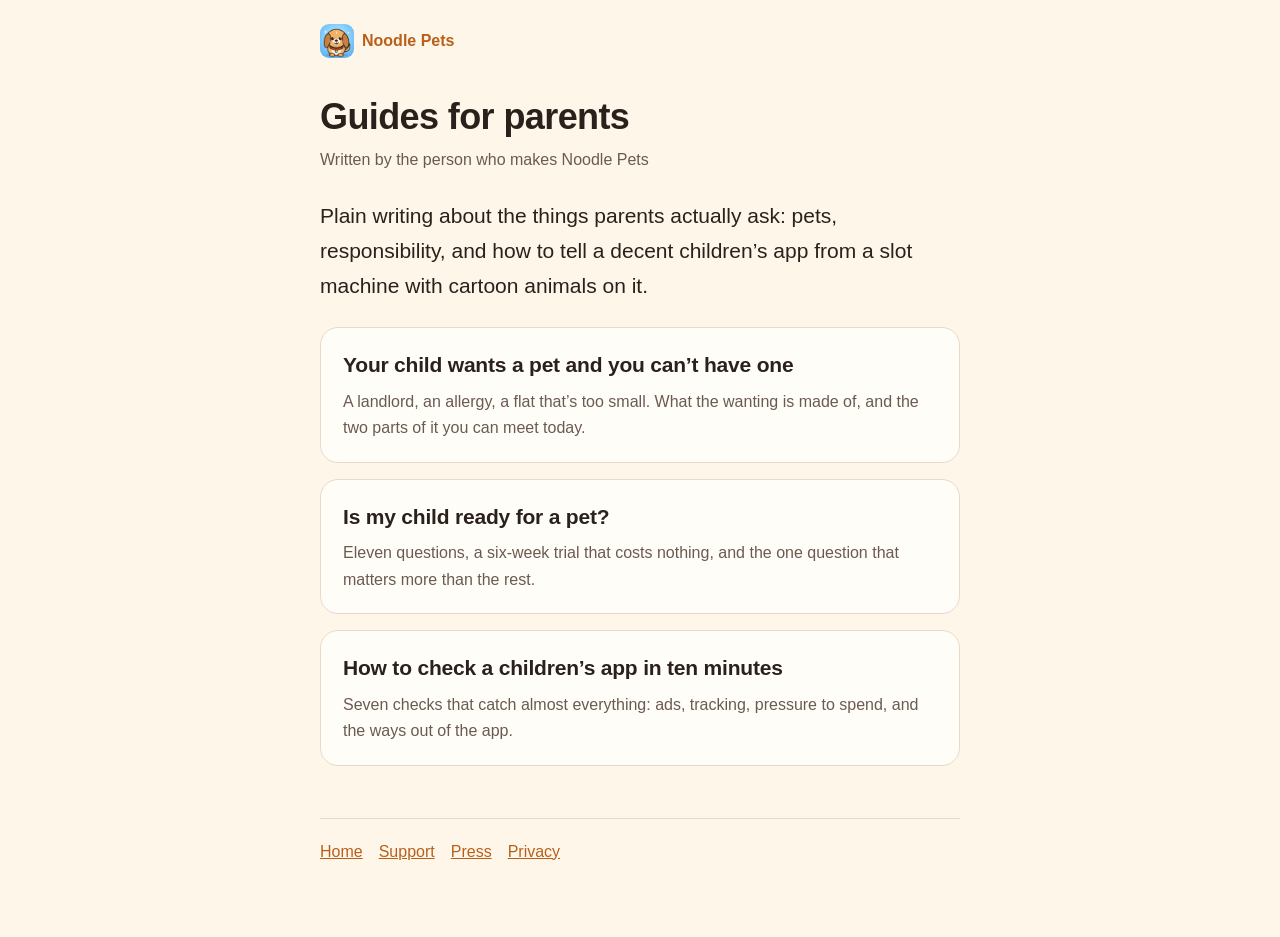
==== guides/index.html @ 95d93ec5 "Add a guides section for parents Three articles aimed at what parents actually search for: wanting a" ====
<!doctype html>
<html lang="en">
<head>
<meta charset="utf-8">
<meta name="viewport" content="width=device-width, initial-scale=1">
<title>Guides for parents – Noodle Pets</title>
<meta name="description" content="Plain, practical writing for parents: what to do when a child wants a pet you can&rsquo;t have, whether they&rsquo;re ready for a real one, and how to check a children&rsquo;s app.">
<link rel="canonical" href="https://noodlepets.app/guides/">
<meta property="og:title" content="Guides for parents – Noodle Pets">
<meta property="og:description" content="Plain, practical writing for parents about pets, responsibility and children's apps.">
<meta property="og:image" content="https://noodlepets.app/images/og-banner.png">
<meta property="og:url" content="https://noodlepets.app/guides/">
<meta property="og:type" content="website">
<meta name="twitter:card" content="summary_large_image">
<link rel="stylesheet" href="/guides/style.css">
<link rel="icon" href="/favicon.ico" sizes="48x48">
<link rel="icon" type="image/png" sizes="32x32" href="/favicon-32.png">
<link rel="apple-touch-icon" href="/apple-touch-icon.png">
<meta name="theme-color" content="#4FA8EC">
</head>
<body>

<div class="top"><a href="/"><img src="/images/icon.png" alt="" width="34" height="34">Noodle Pets</a></div>

<main>
  <h1>Guides for parents</h1>
  <p class="date">Written by the person who makes Noodle Pets</p>

  <p class="lede">Plain writing about the things parents actually ask: pets, responsibility, and how to tell a decent children&rsquo;s app from a slot machine with cartoon animals on it.</p>

  <div class="cards">
    <a class="card" href="/guides/child-wants-a-pet/">
      <h2>Your child wants a pet and you can&rsquo;t have one</h2>
      <p>A landlord, an allergy, a flat that&rsquo;s too small. What the wanting is made of, and the two parts of it you can meet today.</p>
    </a>
    <a class="card" href="/guides/ready-for-a-real-pet/">
      <h2>Is my child ready for a pet?</h2>
      <p>Eleven questions, a six-week trial that costs nothing, and the one question that matters more than the rest.</p>
    </a>
    <a class="card" href="/guides/choosing-a-childrens-app/">
      <h2>How to check a children&rsquo;s app in ten minutes</h2>
      <p>Seven checks that catch almost everything: ads, tracking, pressure to spend, and the ways out of the app.</p>
    </a>
  </div>

  <div class="foot">
    <a href="/">Home</a><a href="/support/">Support</a><a href="/press/">Press</a><a href="/privacy/">Privacy</a>
  </div>
</main>

</body>
</html>
---- guides/style.css ----
:root{
  --bg:#FFF6EA; --ink:#2B211C; --quiet:#6B5A50; --line:#E8D9C8;
  --orange:#F28A2E; --orange-dark:#B8601A; --mint:#DDF1CF; --card:#FFFDF8;
}
*{box-sizing:border-box}
body{margin:0;background:var(--bg);color:var(--ink);
  font:18px/1.65 -apple-system,BlinkMacSystemFont,"Segoe UI",Roboto,sans-serif;
  -webkit-font-smoothing:antialiased}
main{max-width:680px;margin:0 auto;padding:0 20px 72px}
.top{max-width:680px;margin:0 auto;padding:24px 20px 0}
.top a{display:inline-flex;align-items:center;gap:8px;color:var(--orange-dark);
  text-decoration:none;font-weight:700;font-size:16px}
.top img{width:34px;height:34px;border-radius:9px;display:block}
h1{font-size:36px;line-height:1.15;margin:28px 0 10px;letter-spacing:-.6px}
h2{font-size:24px;margin:38px 0 10px;letter-spacing:-.2px}
h3{font-size:20px;margin:26px 0 6px}
p{margin:0 0 16px}
ul,ol{margin:0 0 16px;padding-left:22px}
li{margin:0 0 8px}
a{color:var(--orange-dark)}
.date{color:var(--quiet);font-size:16px;margin:0 0 26px}
.lede{font-size:21px;color:var(--ink)}
.note{background:var(--mint);border-radius:18px;padding:18px 20px;margin:28px 0}
.note p:last-child{margin:0}
blockquote{margin:24px 0;padding:16px 22px;background:var(--card);
  border-left:4px solid var(--orange);border-radius:0 14px 14px 0}
blockquote p:last-child{margin:0}
.cards{display:grid;gap:16px;margin:24px 0}
.card{display:block;background:var(--card);border:1px solid var(--line);
  border-radius:18px;padding:20px 22px;text-decoration:none;color:var(--ink)}
.card:hover{border-color:var(--orange)}
.card h2{margin:0 0 6px;font-size:21px}
.card p{margin:0;color:var(--quiet);font-size:16px}
.mail{display:inline-flex;align-items:center;height:50px;padding:0 24px;margin:8px 0 16px;
  border-radius:999px;background:var(--orange);color:#fff;font-weight:700;text-decoration:none;
  box-shadow:0 4px 0 var(--orange-dark)}
.mail:focus-visible{outline:3px solid var(--ink);outline-offset:3px}
.foot{margin-top:52px;padding-top:20px;border-top:1px solid var(--line);
  color:var(--quiet);font-size:16px}
.foot a{margin-right:16px}
@media (max-width:520px){
  body{font-size:17px}
  h1{font-size:29px}
  h2{font-size:21px}
  .lede{font-size:19px}
}
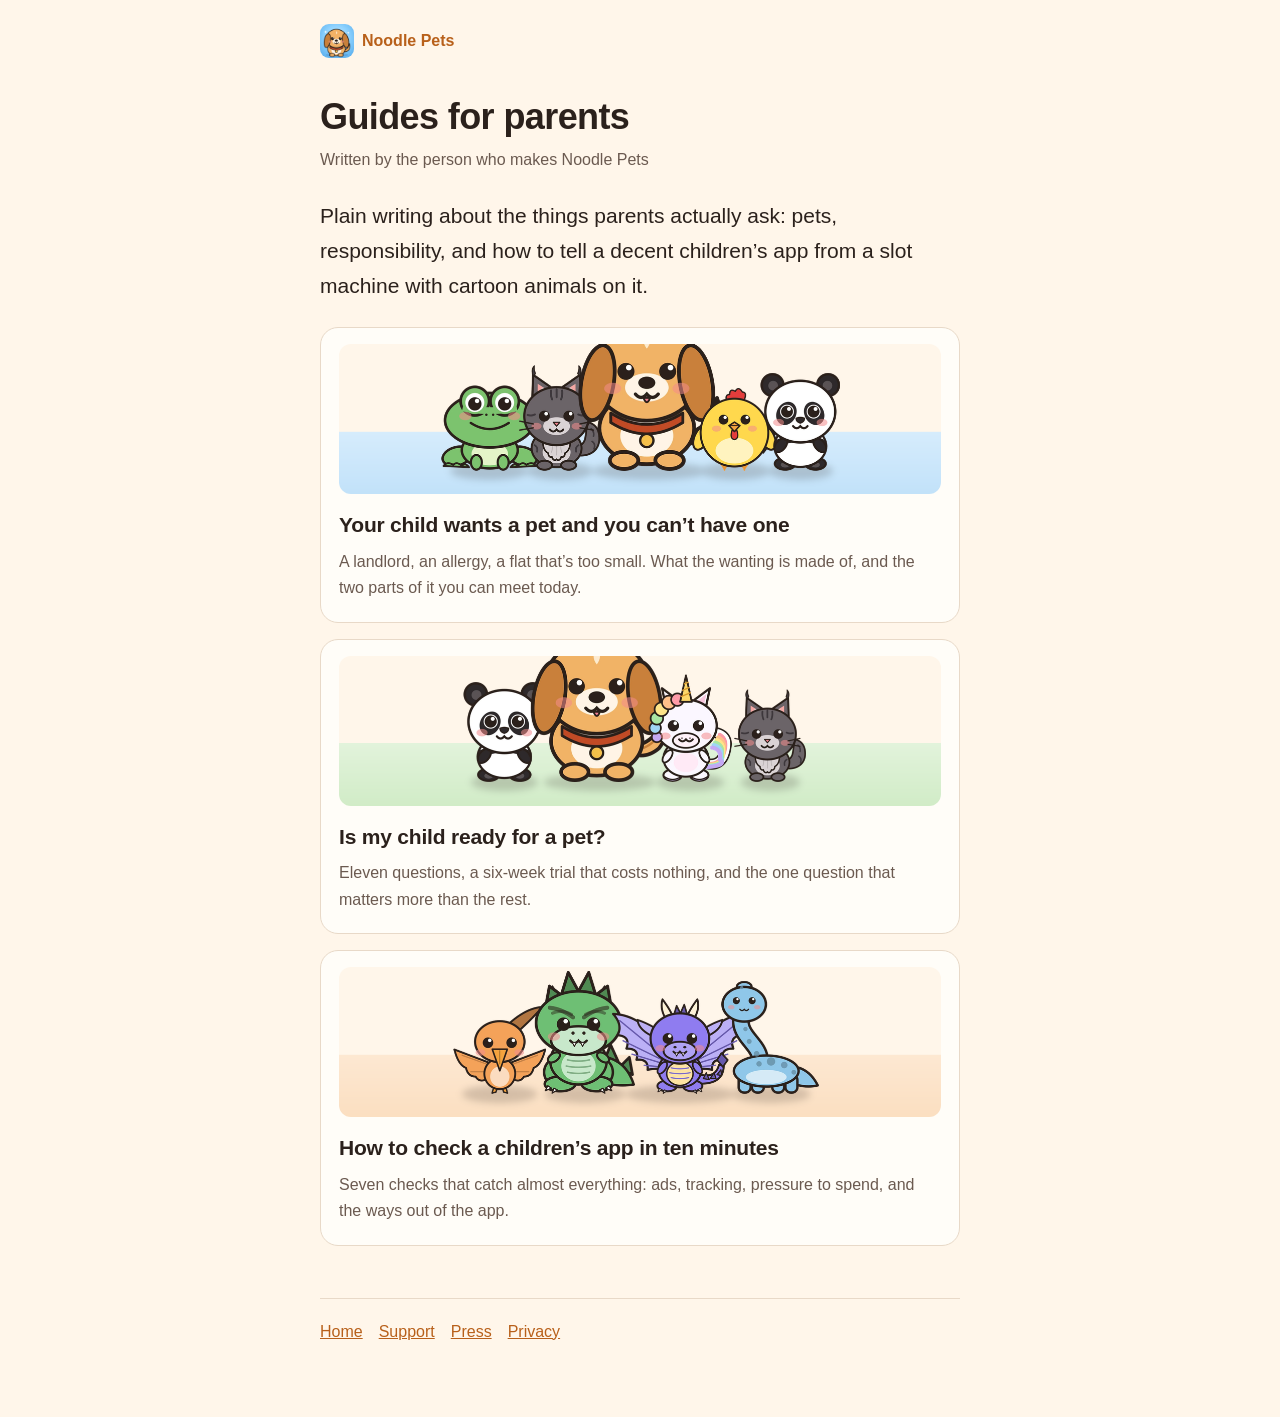
==== commit 047c28c6: "Guides in the nav, visuals in the articles, Google Play removed Adds a Guides link to the home-page " ====
--- a/guides/index.html
+++ b/guides/index.html
@@ -30,14 +30,17 @@
 
   <div class="cards">
     <a class="card" href="/guides/child-wants-a-pet/">
+      <img class="thumb" src="/guides/hero-pet.png" alt="" width="1200" height="460" loading="lazy">
       <h2>Your child wants a pet and you can&rsquo;t have one</h2>
       <p>A landlord, an allergy, a flat that&rsquo;s too small. What the wanting is made of, and the two parts of it you can meet today.</p>
     </a>
     <a class="card" href="/guides/ready-for-a-real-pet/">
+      <img class="thumb" src="/guides/hero-ready.png" alt="" width="1200" height="460" loading="lazy">
       <h2>Is my child ready for a pet?</h2>
       <p>Eleven questions, a six-week trial that costs nothing, and the one question that matters more than the rest.</p>
     </a>
     <a class="card" href="/guides/choosing-a-childrens-app/">
+      <img class="thumb" src="/guides/hero-app.png" alt="" width="1200" height="460" loading="lazy">
       <h2>How to check a children&rsquo;s app in ten minutes</h2>
       <p>Seven checks that catch almost everything: ads, tracking, pressure to spend, and the ways out of the app.</p>
     </a>
--- a/guides/style.css
+++ b/guides/style.css
@@ -44,3 +44,14 @@
   h2{font-size:21px}
   .lede{font-size:19px}
 }
+
+/* article visuals */
+.hero{width:100%;height:auto;border-radius:22px;display:block;margin:0 0 6px}
+figure{margin:30px 0}
+figure img{width:100%;height:auto;border-radius:22px;display:block}
+figure.shot{max-width:300px;margin:30px auto}
+figure.shot img{border-radius:26px;border:1px solid var(--line)}
+figcaption{margin-top:10px;color:var(--quiet);font-size:15px;text-align:center}
+.card .thumb{width:100%;height:150px;object-fit:cover;object-position:50% 72%;
+  border-radius:12px;margin:0 0 14px;display:block}
+.card{padding:16px 18px 20px}
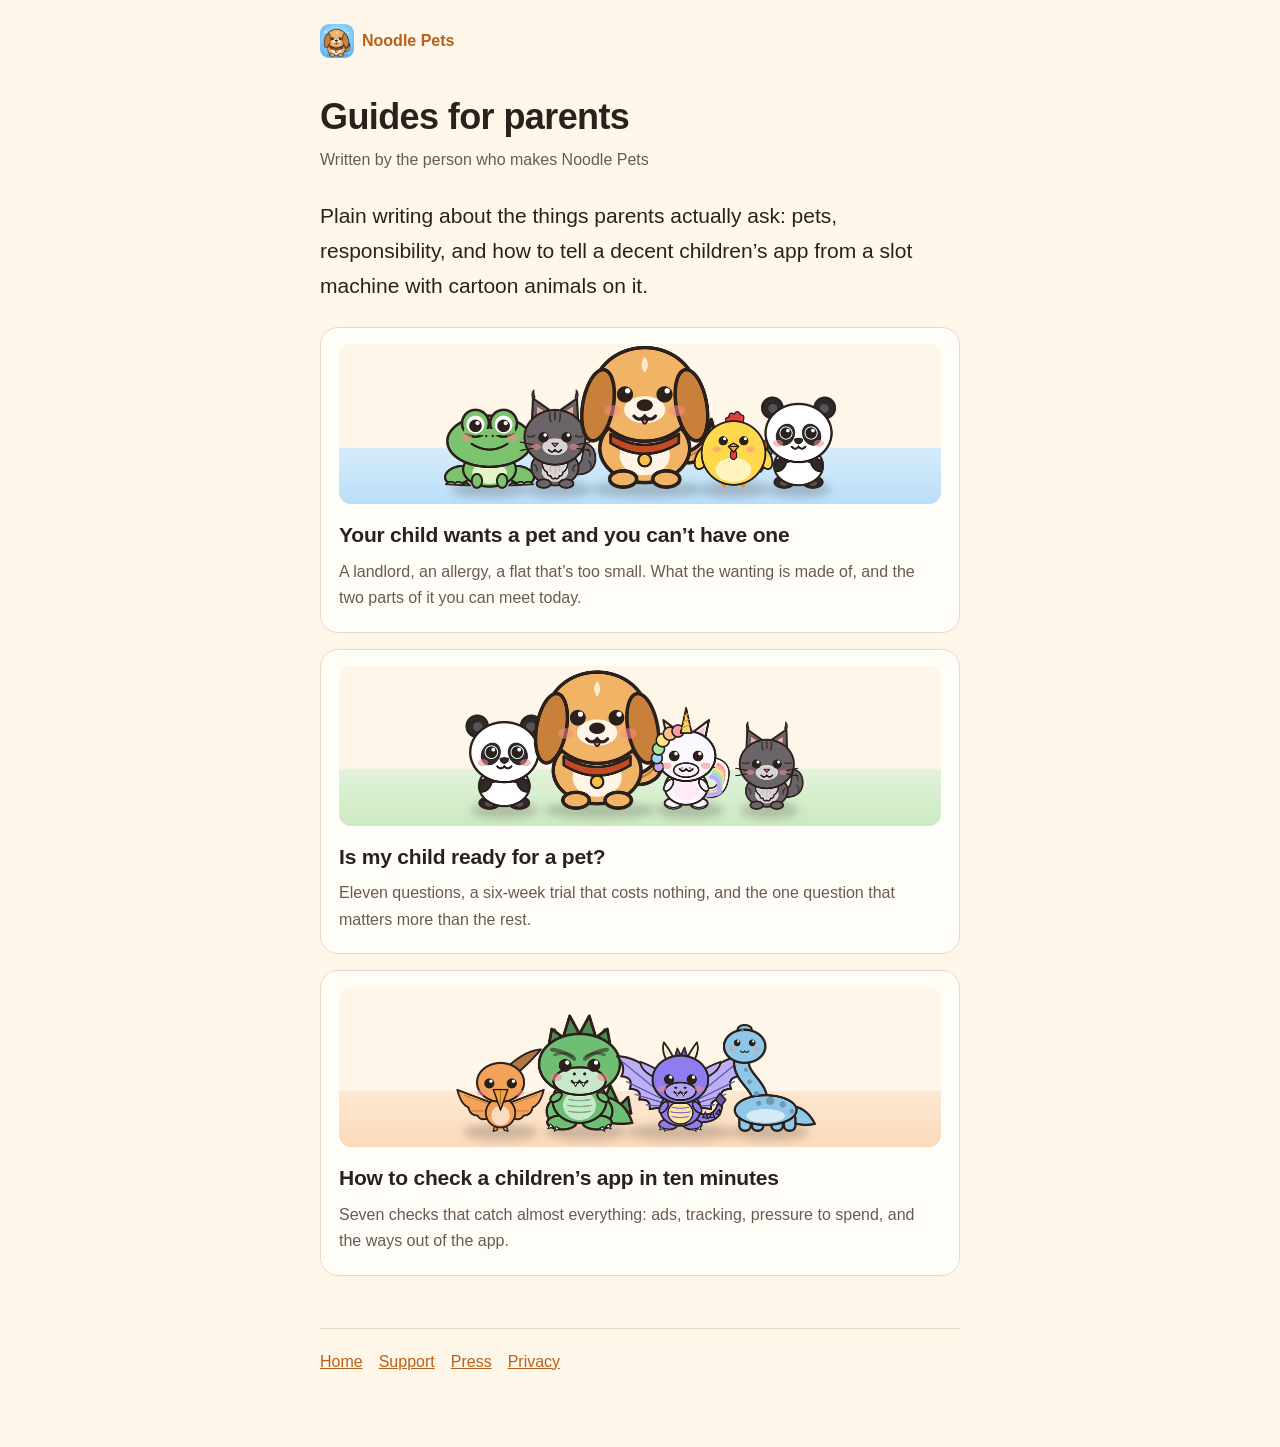
==== commit bb9a3ae2: "Guides: fix image alignment, rebuild heroes, add screenshots - Cache-bust style.css to ?v=3 on all f" ====
--- a/guides/index.html
+++ b/guides/index.html
@@ -12,7 +12,7 @@
 <meta property="og:url" content="https://noodlepets.app/guides/">
 <meta property="og:type" content="website">
 <meta name="twitter:card" content="summary_large_image">
-<link rel="stylesheet" href="/guides/style.css">
+<link rel="stylesheet" href="/guides/style.css?v=3">
 <link rel="icon" href="/favicon.ico" sizes="48x48">
 <link rel="icon" type="image/png" sizes="32x32" href="/favicon-32.png">
 <link rel="apple-touch-icon" href="/apple-touch-icon.png">
--- a/guides/style.css
+++ b/guides/style.css
@@ -46,12 +46,13 @@
 }
 
 /* article visuals */
-.hero{width:100%;height:auto;border-radius:22px;display:block;margin:0 0 6px}
-figure{margin:30px 0}
-figure img{width:100%;height:auto;border-radius:22px;display:block}
-figure.shot{max-width:300px;margin:30px auto}
+figure{margin:30px 0;max-width:100%}
+figure img{display:block;width:100%;max-width:100%;height:auto;border-radius:22px}
+img.hero{display:block;width:100%;max-width:100%;height:auto;border-radius:22px;margin:0}
+figure.shot{max-width:300px;margin:32px auto}
 figure.shot img{border-radius:26px;border:1px solid var(--line)}
-figcaption{margin-top:10px;color:var(--quiet);font-size:15px;text-align:center}
-.card .thumb{width:100%;height:150px;object-fit:cover;object-position:50% 72%;
+figcaption{margin-top:10px;color:var(--quiet);font-size:15px;text-align:center;
+  max-width:100%}
+.card .thumb{width:100%;max-width:100%;height:160px;object-fit:cover;object-position:50% 78%;
   border-radius:12px;margin:0 0 14px;display:block}
 .card{padding:16px 18px 20px}
